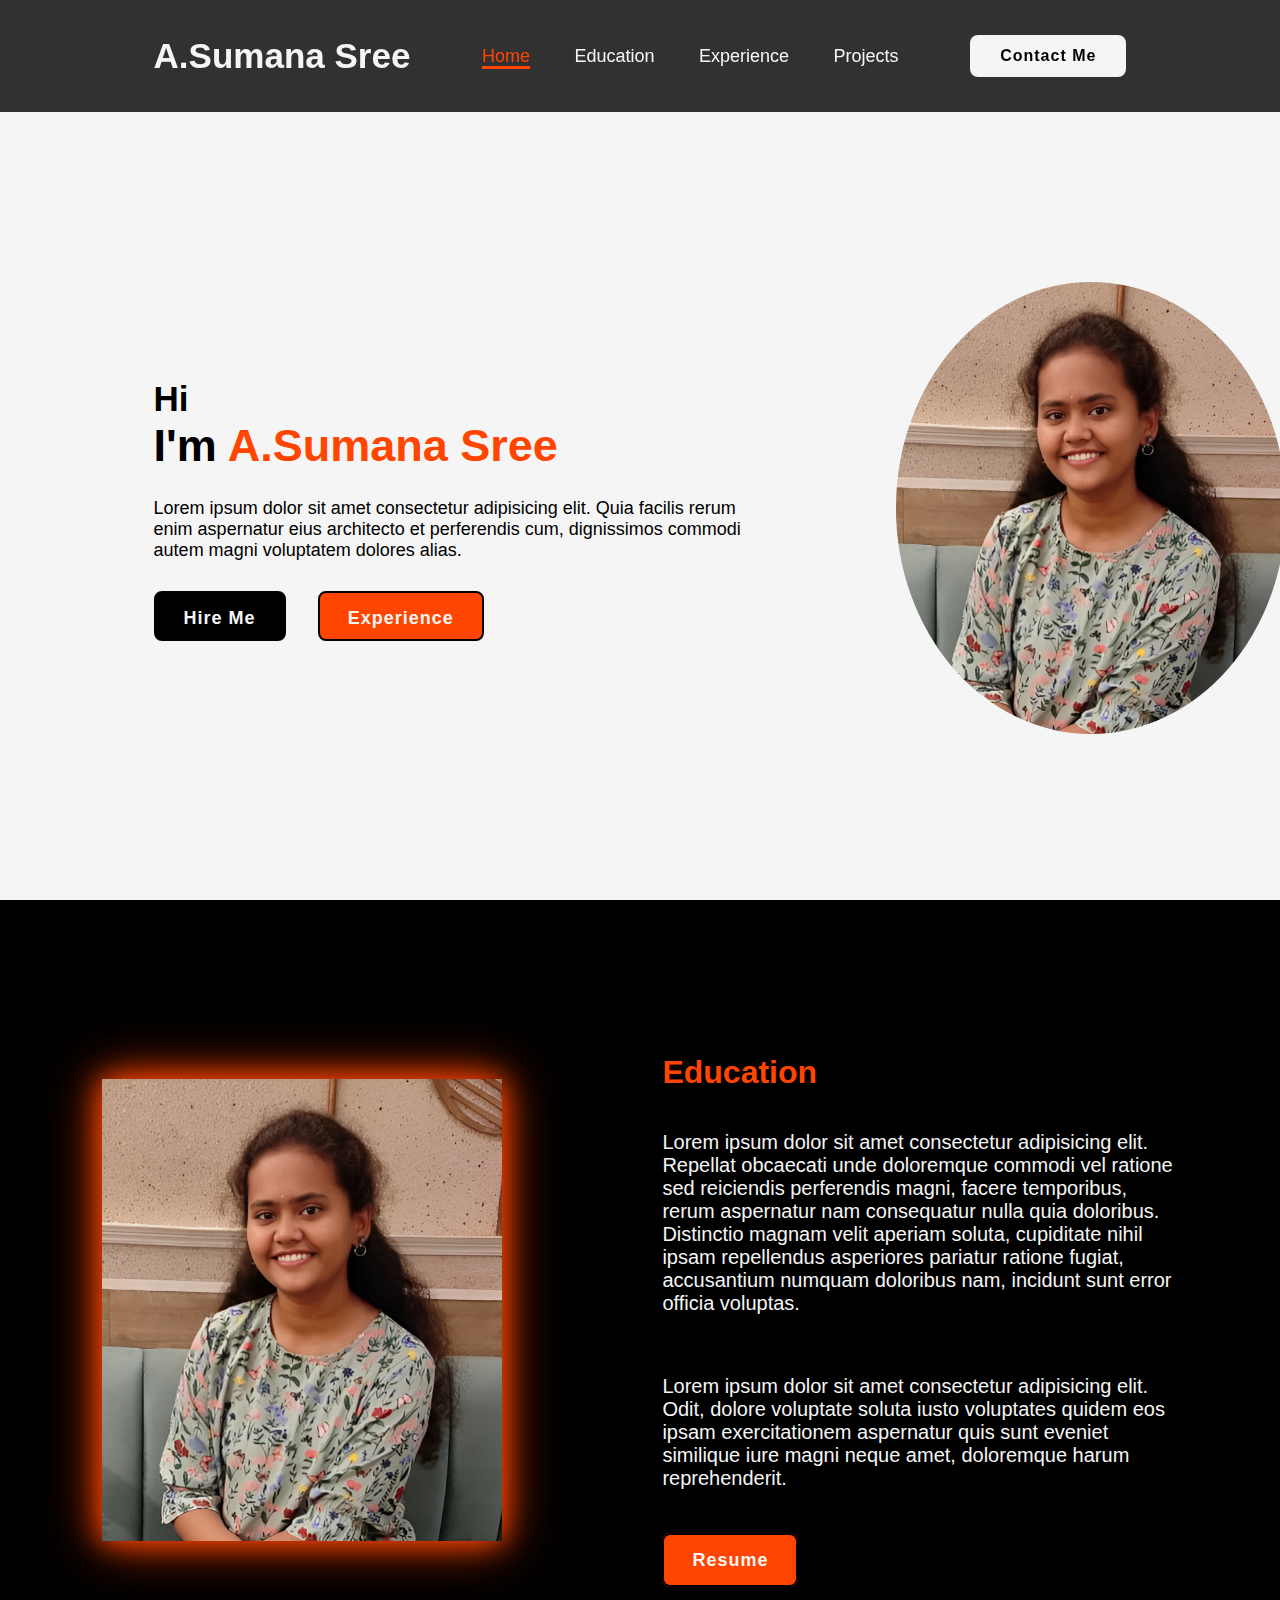
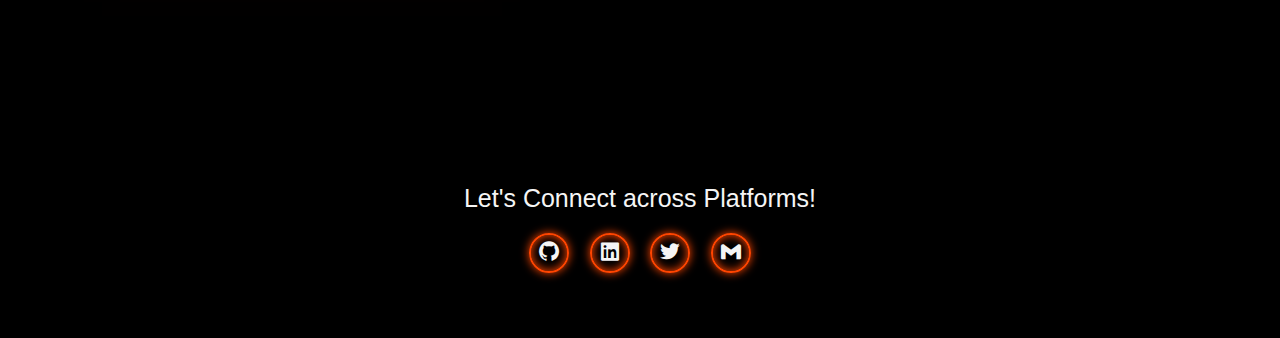
==== index.html @ 4e2c1ece "added seperate page for contact me" ====
<!DOCTYPE html>
<html lang="en">
<head>
    <meta charset="UTF-8">
    <meta name="viewport" content="width=device-width, initial-scale=1.0">
    <title>Sumana-Portfolio</title>
    <link rel="shortcut icon" href="pexels-pixabay-46253.jpg" type="image/x-icon">
    <link rel="stylesheet" href="style.css">
    <link href='https://unpkg.com/boxicons@2.1.4/css/boxicons.min.css' rel='stylesheet'>
</head>
<body class="body">
    <header class="header">
        <a href="#" class="logo">A.Sumana Sree</a>
        <nav class="navbar">
            <a href="#" class="active">Home</a>
            <a href="#education">Education</a>
            <a href="#">Experience</a>
            <a href="projects.html">Projects</a>
        </nav>
        <a href="contact-me.html" class="contact">Contact Me</a>
    </header>

    <section class="home">
        <div class="home-content">
        <h3>Hi</h3>

        <h1>I'm<span> A.Sumana Sree<br></span></h1>

        <p>Lorem ipsum dolor sit amet consectetur adipisicing elit. Quia facilis rerum enim aspernatur eius architecto et perferendis cum, dignissimos commodi autem magni voluptatem dolores alias.</p>

        <div class="btn-box">
            <button class="btn-1">Hire Me</button>
            <button class="btn-2">Experience</button>
        </div>
        </div>
        <div class="img-box">
            <img src="image.jpg" alt="image">
        </div>
    </section>

    <section id="education" class="education">
        <div class="img-box-2">
            <img src="image.jpg" alt="">
        </div>
        <div class="education-content">
            <h2 class="heading">Education</h2>
            
            <p>Lorem ipsum dolor sit amet consectetur adipisicing elit. Repellat obcaecati unde doloremque commodi vel ratione sed reiciendis perferendis magni, facere temporibus, rerum aspernatur nam consequatur nulla quia doloribus. Distinctio magnam velit aperiam soluta, cupiditate nihil ipsam repellendus asperiores pariatur ratione fugiat, accusantium numquam doloribus nam, incidunt sunt error officia voluptas.</p>
            
            <p>Lorem ipsum dolor sit amet consectetur adipisicing elit. Odit, dolore voluptate soluta iusto voluptates quidem eos ipsam exercitationem aspernatur quis sunt eveniet similique iure magni neque amet, doloremque harum reprehenderit.</p>
            <a href="Sumana-DS-resume.pdf" class="btn-2" target="_blank">Resume</a>
        </div>
    </section>

    <section id="skills" class="skills">
        
    </section>
    
    <footer class="footer">
        <div class="connect">
            <p>Let's Connect across Platforms!</p>
        </div>
        <div class="social">
            <a href="https://github.com/sumana-2705"><i class='bx bxl-github'></i></a>
            <a href="https://www.linkedin.com/in/angajala-sumana-sree-1646a1243/"><i class='bx bxl-linkedin-square' ></i></a>
            <a href="https://x.com/sumana_2705"><i class='bx bxl-twitter' ></i></a>
            <a href="mailto:sumanasree2705@gmail.com"><i class='bx bxl-gmail' ></i></a>
        </div>
    </footer>


</body>
</html>
---- style.css ----
*{
    margin: 0;
    padding: 0;
    box-sizing:border-box;
    font-family: 'Poppins',
    sans-serif;
    text-decoration: none;
    list-style: none;

}

.header{
    position: fixed;
    top: 0;
    left: 0;
    width: 100%;
    padding: 35px 12%;
    background: rgba(0,0,0,0.8);
    backdrop-filter:blur(10px) ;
    display: flex;
    justify-content: space-between;
    align-items: center;
    z-index: 100;
}

.logo{
    font-size: 25px;
    color: whitesmoke;
    font-weight: 600;
    font-size: 35px;
    transition: 0.3s ease;
}

span{
    color: orangered;
}

.logo:hover{
    color:orangered;
    text-shadow: 0 0 25px orangered,
                 0 0 50px orangered;
    transform: scale(1.1);
}

.navbar a{
    font-size: 18px;
    color: whitesmoke;
    font-weight: 500;
    margin: 0 20px;
    border-bottom: 3px solid transparent;
    transition: 0.3s ease;
}

.navbar a:hover,
.navbar a.active{
    color: orangered;
    border-bottom: 3px solid orangered;
}

.contact{
    padding: 10px 28px;
    background-color: whitesmoke;
    color: black;
    border: 2px solid transparent;
    border-radius: 8px;
    font-size: 16px;
    letter-spacing: 1px;
    font-weight: 600;
    transition: 0.3s ease;
}

.contact:hover{
    background-color: orangered;
    box-shadow: 0 0 25px orangered;
    color: whitesmoke;
}

.body{
    background-color: whitesmoke;
}
.home{
    width: 100%;
    min-height: 100vh;
    background: whitesmoke;
    display: flex;
    align-items:center;
    gap: 7em;
    padding: 120px 12% 0;
}

.home-content{
    max-width: 1000px;
    align-items: center;
}

.home-content h3{
    font-size: 35px;
}

.home-content h1{
    font-size: 45px;
    line-height: 1.2;
}

.home-content p{
    font-size: 18px;
    margin: 25px 0 30px;
}

.btn-box{
    width: 600px;
    height: 50px;
    display: flex;
    gap: 2em;
}

.btn-1{
    padding: 15px 28px;
    background-color: black;
    color: whitesmoke;
    border: 2px solid black;
    border-radius: 8px;
    font-size: 18px;
    letter-spacing: 1px;
    font-weight: 600;
    transition: 0.3s ease;
    cursor: pointer;
}

.btn-1:hover{
    background-color: white;
    color: black;
}

.btn-2{
    padding: 15px 28px;
    background-color:orangered;
    color: whitesmoke;
    border: 2px solid black;
    border-radius: 8px;
    font-size: 18px;
    letter-spacing: 1px;
    font-weight: 600;
    transition: 0.3s ease;
    cursor: pointer;
}

.btn-2:hover{
    background-color: white;
    color: orangered;
}

.img-box img{
    border-radius: 50%;
    padding: 30px;
    width: 450px;
}

::-webkit-scrollbar{
    width: 15px;
}
::-webkit-scrollbar-thumb{
    background-color: orangered;
}
::-webkit-scrollbar-track{
    background-color: black;
    width: 50px;
}

.education{
    display:flex;
    justify-content: center;
    padding: 12% 8%;
    gap: 10em;
    align-items: center;
    background-color: black;
}
.img-box-2 img{
    position: relative;
    width: 400px;
    box-shadow: 0 0 25px orangered,
                0 0 50px orangered;
}

.education-content h2{
    font-size: 32px;
    color: orangered;
}
.education-content p{
    color: whitesmoke;
    font-size: 20px;
    margin: 2em 0 3em;
}

.projects{
    padding:12% 4%;

}
.flex-box{
    padding: 0px;
    display:flex;
    justify-content: space-evenly;
    align-items: flex-start;
    flex-wrap: wrap;
    gap: 1rem;
}
.project-box{
    flex: 1 1 calc(50%-2rem);
    max-width: calc(50%-2rem);
    box-sizing: border-box;
    max-height: 410px;
    padding: 1rem;
    font-size: 20px;
    color: black;
    background: whitesmoke;
    overflow: hidden;
    display: flex;
    flex-direction: column;
    border-radius: 0.8rem;
    margin: 1rem 0;
    border: 2px solid black;
}

.image{
    width: 100%;
    height: auto;
    max-height: 150px;
    display: flex;
    justify-content: center;
    align-items: center;
    overflow: hidden;
    border-radius: 0.8rem;
}
.image img{
    width: 100%;
    height: auto;
    object-fit: cover;
}
.project-content{
    padding: 1rem 0 0 0;
    overflow: hidden;
    display: flex;
    flex-direction: column;
    gap: 0rem;
}

.contact-box{
    justify-content: center;
    margin: 0;
    align-items: center;
    background-color: whitesmoke;
}
.contact-form{
    height: 100vh;
    margin: 0;
    background-color: whitesmoke;
}
.contact-form h2{
    text-align: center;
    font-size: 36px;
    padding-top: 9rem;
    padding-bottom: 2rem;
}
.contact-form form{
    max-width: 50em;
    margin: auto;
    text-align: center;
    padding-bottom: 0em;
    background: whitesmoke;
}

.input-box{
    display: flex;
    gap: 5rem;
}

.contact-form form .input-box input,
.contact-form form textarea{
    width: 100%;
    padding: 1.5em;
    color: black;
    background: whitesmoke;
    border-radius: 0.8rem;
    margin: 1rem 0;
    resize: none;
}


.footer{
    position: relative;
    bottom: 0;
    width: 100%;
    padding: 40px 0;
    background-color: black;

}
.footer .connect{
    text-align: center;
    color: whitesmoke;
    padding: 20px;
    font-size: 25px;
}
.footer .social{
    text-align: center;
    padding-bottom: 25px;
    color: whitesmoke;
}
.footer .social a{
    font-size: 24px;
    color: whitesmoke;
    border: 2px solid orangered;
    width: 40px;
    height: 40px;
    line-height: 38px;
    display: inline-block;
    text-align: center;
    border-radius: 50%;
    margin: 0 8px;
    box-shadow: inset 0 0 10px orangered, 0 0 10px orangered;
    transition: 0.3s ease;
}
.footer .social a:hover{
    transform: scale(1.2)translateY(-10px);
    color: orangered;
    border: 2px solid orangered;
}
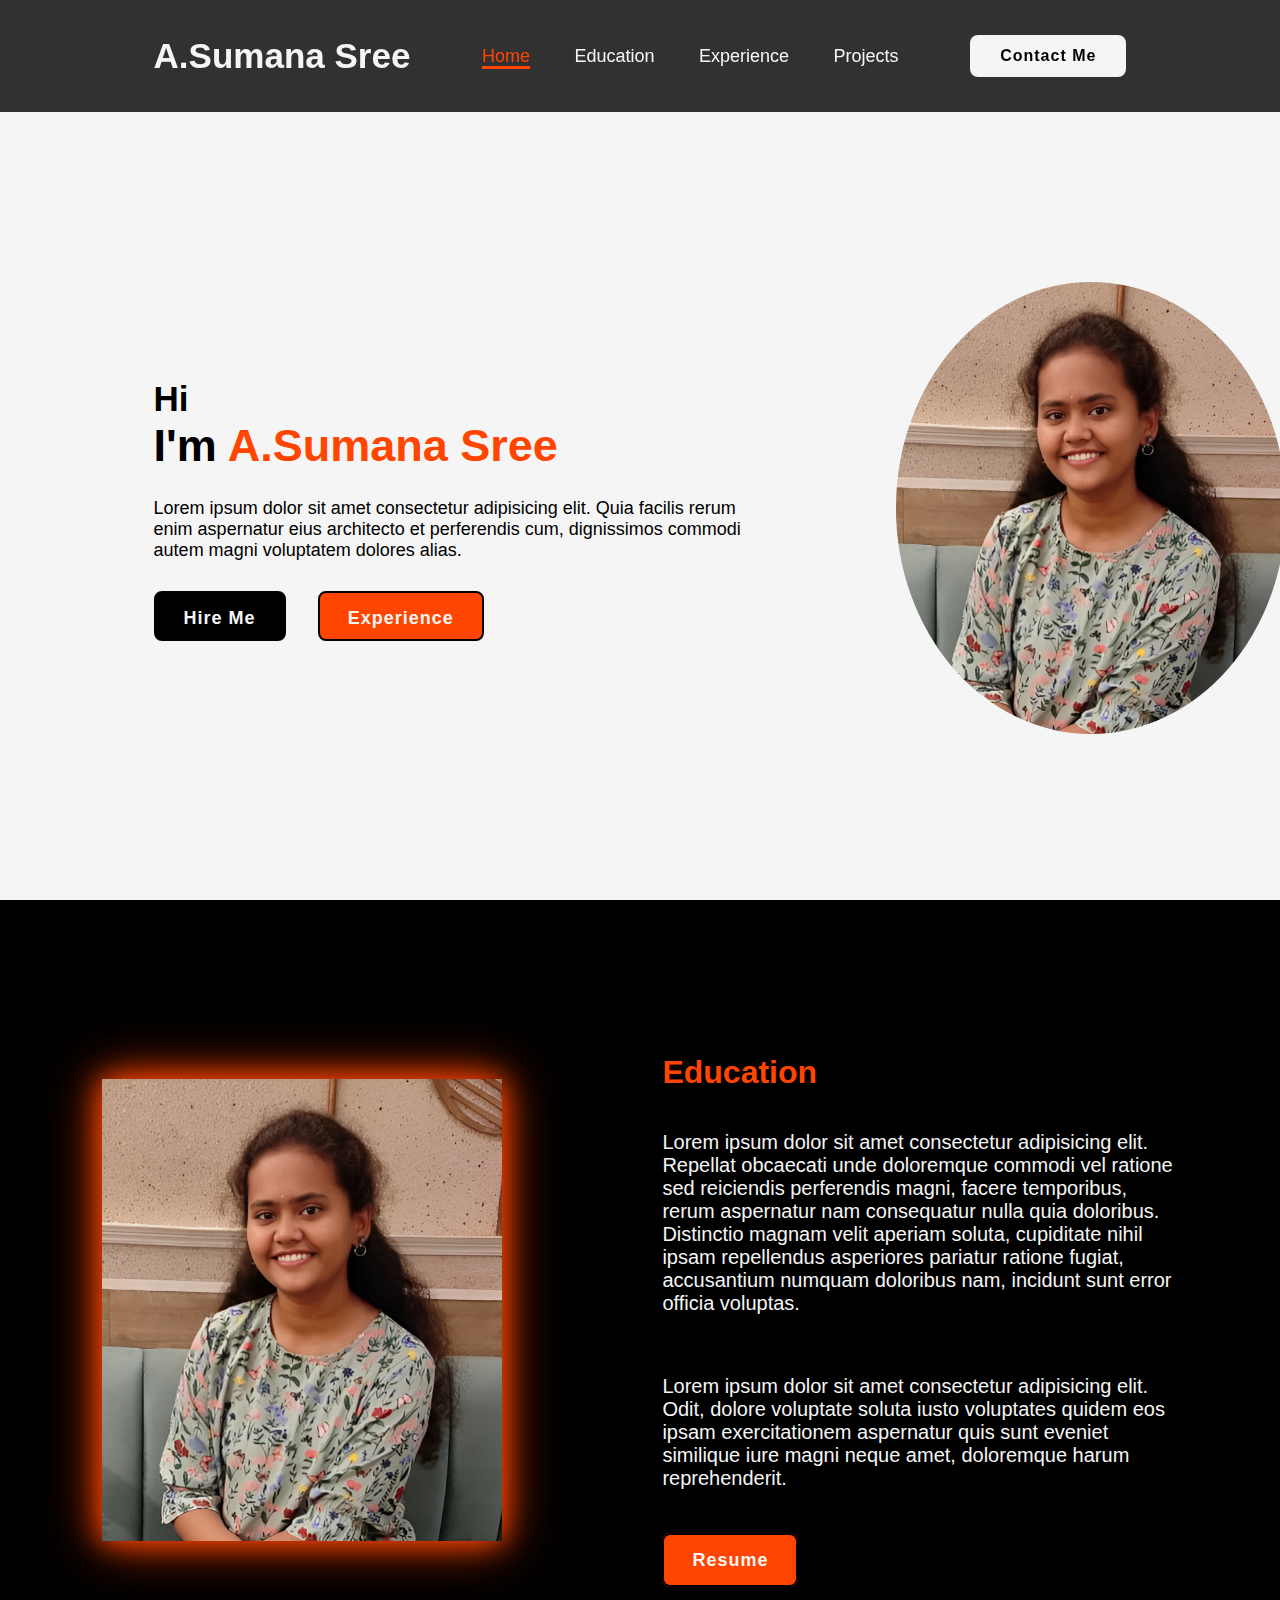
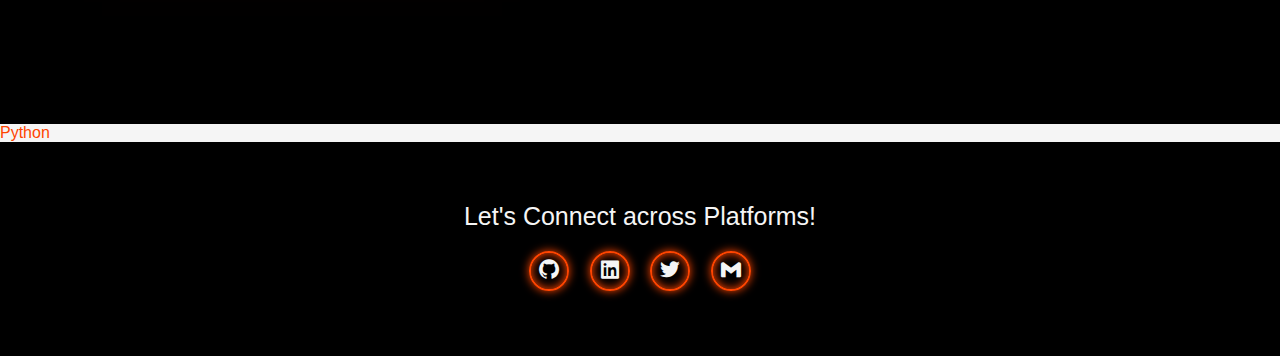
==== commit 5ad5f4bc: "updated index.html" ====
--- a/index.html
+++ b/index.html
@@ -53,7 +53,20 @@
     </section>
 
     <section id="skills" class="skills">
-        
+        <div class="skill-box">
+            <div class="skill-item">
+                <ul>
+                    <li>
+                        <div class="icon">
+
+                        </div>
+                        <div class="skill-name">
+                            <span>Python</span>
+                        </div>
+                    </li>
+                </ul>
+            </div>
+        </div>
     </section>
     
     <footer class="footer">
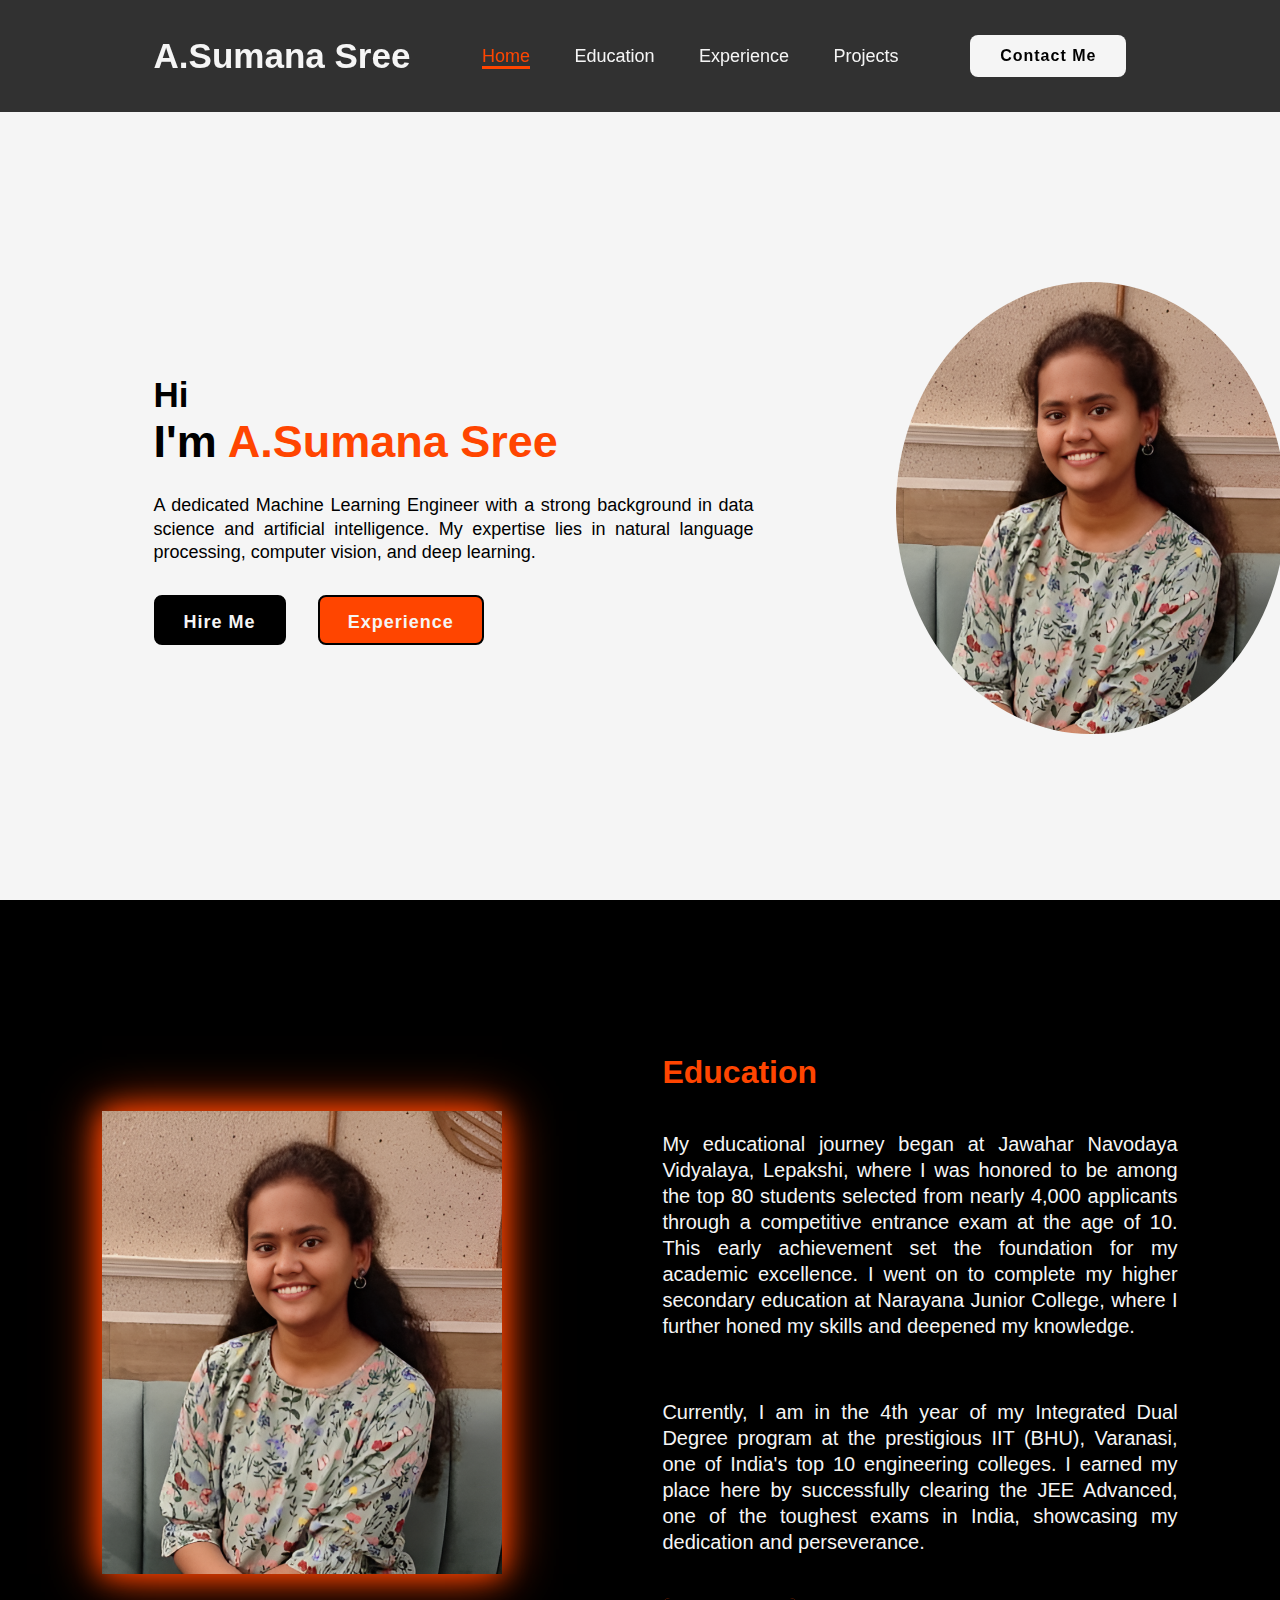
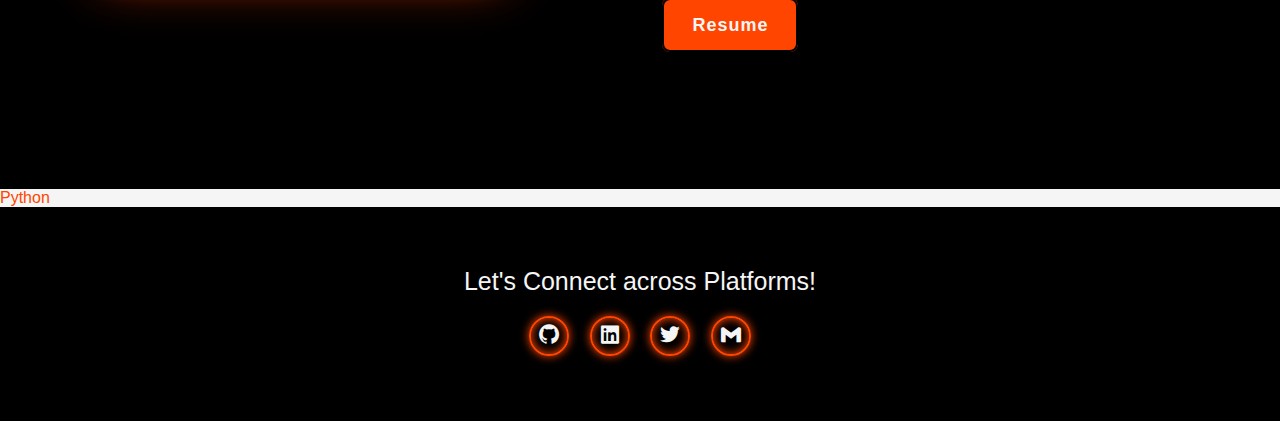
==== commit 2eadf994: "added about-me and education" ====
--- a/index.html
+++ b/index.html
@@ -26,7 +26,7 @@
 
         <h1>I'm<span> A.Sumana Sree<br></span></h1>
 
-        <p>Lorem ipsum dolor sit amet consectetur adipisicing elit. Quia facilis rerum enim aspernatur eius architecto et perferendis cum, dignissimos commodi autem magni voluptatem dolores alias.</p>
+        <p>A dedicated Machine Learning Engineer with a strong background in data science and artificial intelligence. My expertise lies in natural language processing, computer vision, and deep learning.</p>
 
         <div class="btn-box">
             <button class="btn-1">Hire Me</button>
@@ -45,9 +45,13 @@
         <div class="education-content">
             <h2 class="heading">Education</h2>
             
-            <p>Lorem ipsum dolor sit amet consectetur adipisicing elit. Repellat obcaecati unde doloremque commodi vel ratione sed reiciendis perferendis magni, facere temporibus, rerum aspernatur nam consequatur nulla quia doloribus. Distinctio magnam velit aperiam soluta, cupiditate nihil ipsam repellendus asperiores pariatur ratione fugiat, accusantium numquam doloribus nam, incidunt sunt error officia voluptas.</p>
-            
-            <p>Lorem ipsum dolor sit amet consectetur adipisicing elit. Odit, dolore voluptate soluta iusto voluptates quidem eos ipsam exercitationem aspernatur quis sunt eveniet similique iure magni neque amet, doloremque harum reprehenderit.</p>
+            <p>
+                My educational journey began at Jawahar Navodaya Vidyalaya, Lepakshi, where I was honored to be among the top 80 students selected from nearly 4,000 applicants through a competitive entrance exam at the age of 10. This early achievement set the foundation for my academic excellence. I went on to complete my higher secondary education at Narayana Junior College, where I further honed my skills and deepened my knowledge.    
+            </p>            
+            <p>
+                Currently, I am in the 4th year of my Integrated Dual Degree program at the prestigious IIT (BHU), Varanasi, one of India's top 10 engineering colleges. I earned my place here by successfully clearing the JEE Advanced, one of the toughest exams in India, showcasing my dedication and perseverance.
+            </p>
+
             <a href="Sumana-DS-resume.pdf" class="btn-2" target="_blank">Resume</a>
         </div>
     </section>
--- a/style.css
+++ b/style.css
@@ -7,6 +7,16 @@
     text-decoration: none;
     list-style: none;
 
+}
+
+.home p{
+    text-align: justify;
+    line-height: 1.3;
+}
+
+.education p{
+    text-align: justify;
+    line-height: 1.3;
 }
 
 .header{
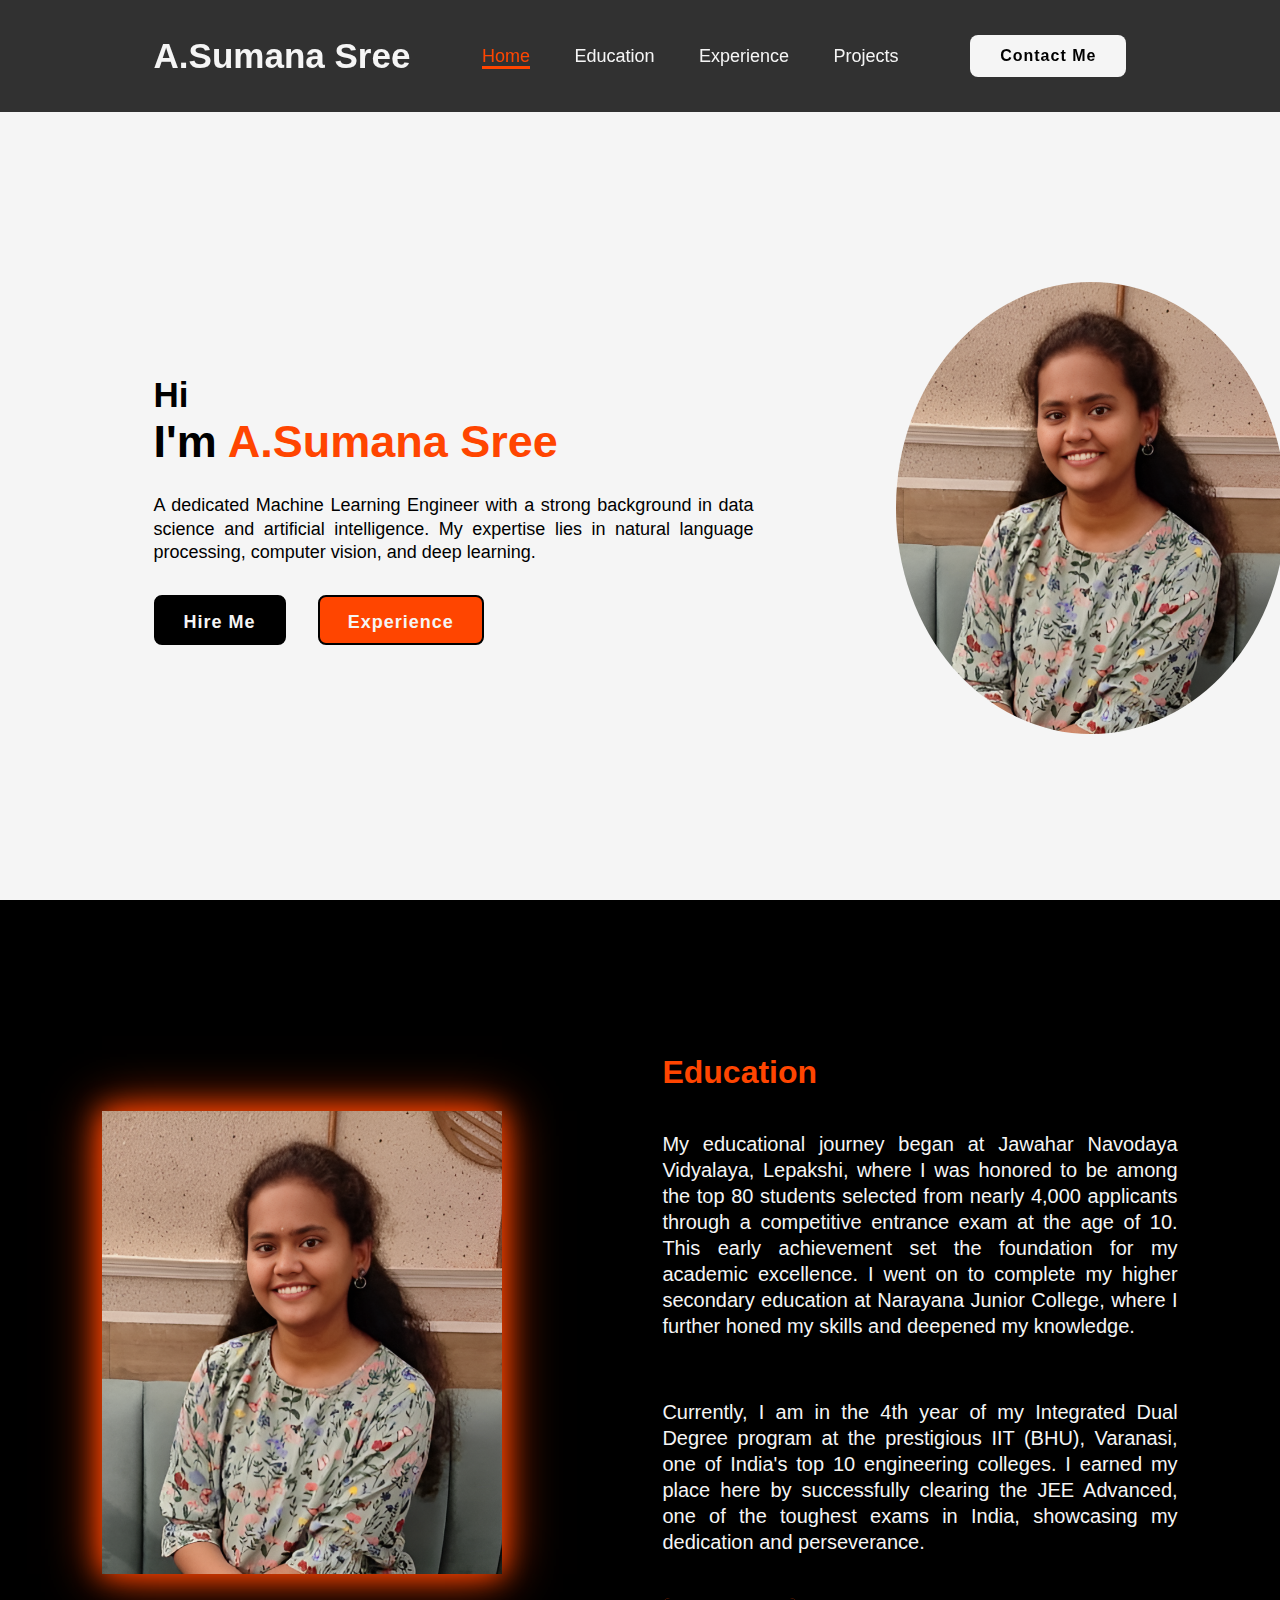
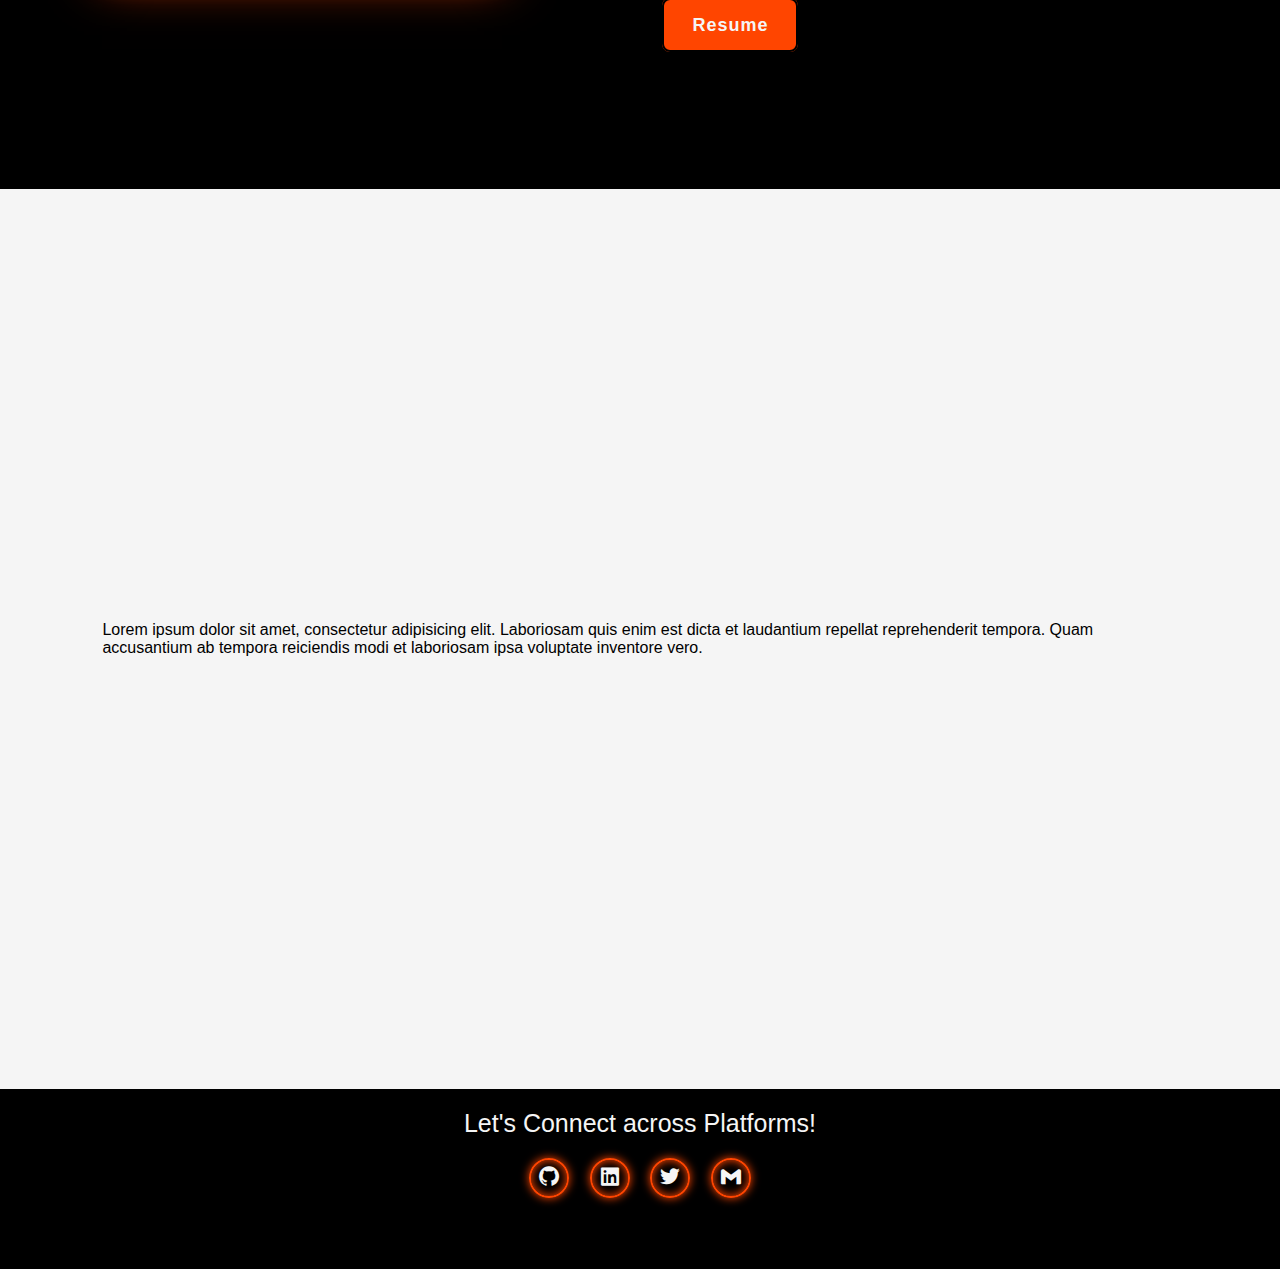
==== commit 2b1432ec: "added experience layout" ====
--- a/index.html
+++ b/index.html
@@ -4,7 +4,7 @@
     <meta charset="UTF-8">
     <meta name="viewport" content="width=device-width, initial-scale=1.0">
     <title>Sumana-Portfolio</title>
-    <link rel="shortcut icon" href="pexels-pixabay-46253.jpg" type="image/x-icon">
+    <link rel="shortcut icon" href="pictures/letter-s.png" type="image/x-icon">
     <link rel="stylesheet" href="style.css">
     <link href='https://unpkg.com/boxicons@2.1.4/css/boxicons.min.css' rel='stylesheet'>
 </head>
@@ -14,7 +14,7 @@
         <nav class="navbar">
             <a href="#" class="active">Home</a>
             <a href="#education">Education</a>
-            <a href="#">Experience</a>
+            <a href="#experience">Experience</a>
             <a href="projects.html">Projects</a>
         </nav>
         <a href="contact-me.html" class="contact">Contact Me</a>
@@ -34,13 +34,13 @@
         </div>
         </div>
         <div class="img-box">
-            <img src="image.jpg" alt="image">
+            <img src="pictures/image.jpg" alt="image">
         </div>
     </section>
 
     <section id="education" class="education">
         <div class="img-box-2">
-            <img src="image.jpg" alt="">
+            <img src="pictures/image.jpg" alt="">
         </div>
         <div class="education-content">
             <h2 class="heading">Education</h2>
@@ -56,22 +56,12 @@
         </div>
     </section>
 
-    <section id="skills" class="skills">
-        <div class="skill-box">
-            <div class="skill-item">
-                <ul>
-                    <li>
-                        <div class="icon">
-
-                        </div>
-                        <div class="skill-name">
-                            <span>Python</span>
-                        </div>
-                    </li>
-                </ul>
-            </div>
+    <section id ="experience" class="experience">
+        <div>
+            Lorem ipsum dolor sit amet, consectetur adipisicing elit. Laboriosam quis enim est dicta et laudantium repellat reprehenderit tempora. Quam accusantium ab tempora reiciendis modi et laboriosam ipsa voluptate inventore vero.
         </div>
     </section>
+
     
     <footer class="footer">
         <div class="connect">
--- a/style.css
+++ b/style.css
@@ -9,16 +9,6 @@
 
 }
 
-.home p{
-    text-align: justify;
-    line-height: 1.3;
-}
-
-.education p{
-    text-align: justify;
-    line-height: 1.3;
-}
-
 .header{
     position: fixed;
     top: 0;
@@ -175,6 +165,16 @@
 ::-webkit-scrollbar-track{
     background-color: black;
     width: 50px;
+}
+
+.home p{
+    text-align: justify;
+    line-height: 1.3;
+}
+
+.education p{
+    text-align: justify;
+    line-height: 1.3;
 }
 
 .education{
@@ -295,12 +295,20 @@
     resize: none;
 }
 
-
+.experience{
+    display:flex;
+    height: 100vh;
+    justify-content: center;
+    padding: 12% 8%;
+    align-items: center;
+    background-color: whitesmoke;
+}
 .footer{
     position: relative;
     bottom: 0;
     width: 100%;
-    padding: 40px 0;
+    height: 20vh;
+    padding: 0px 0;
     background-color: black;
 
 }
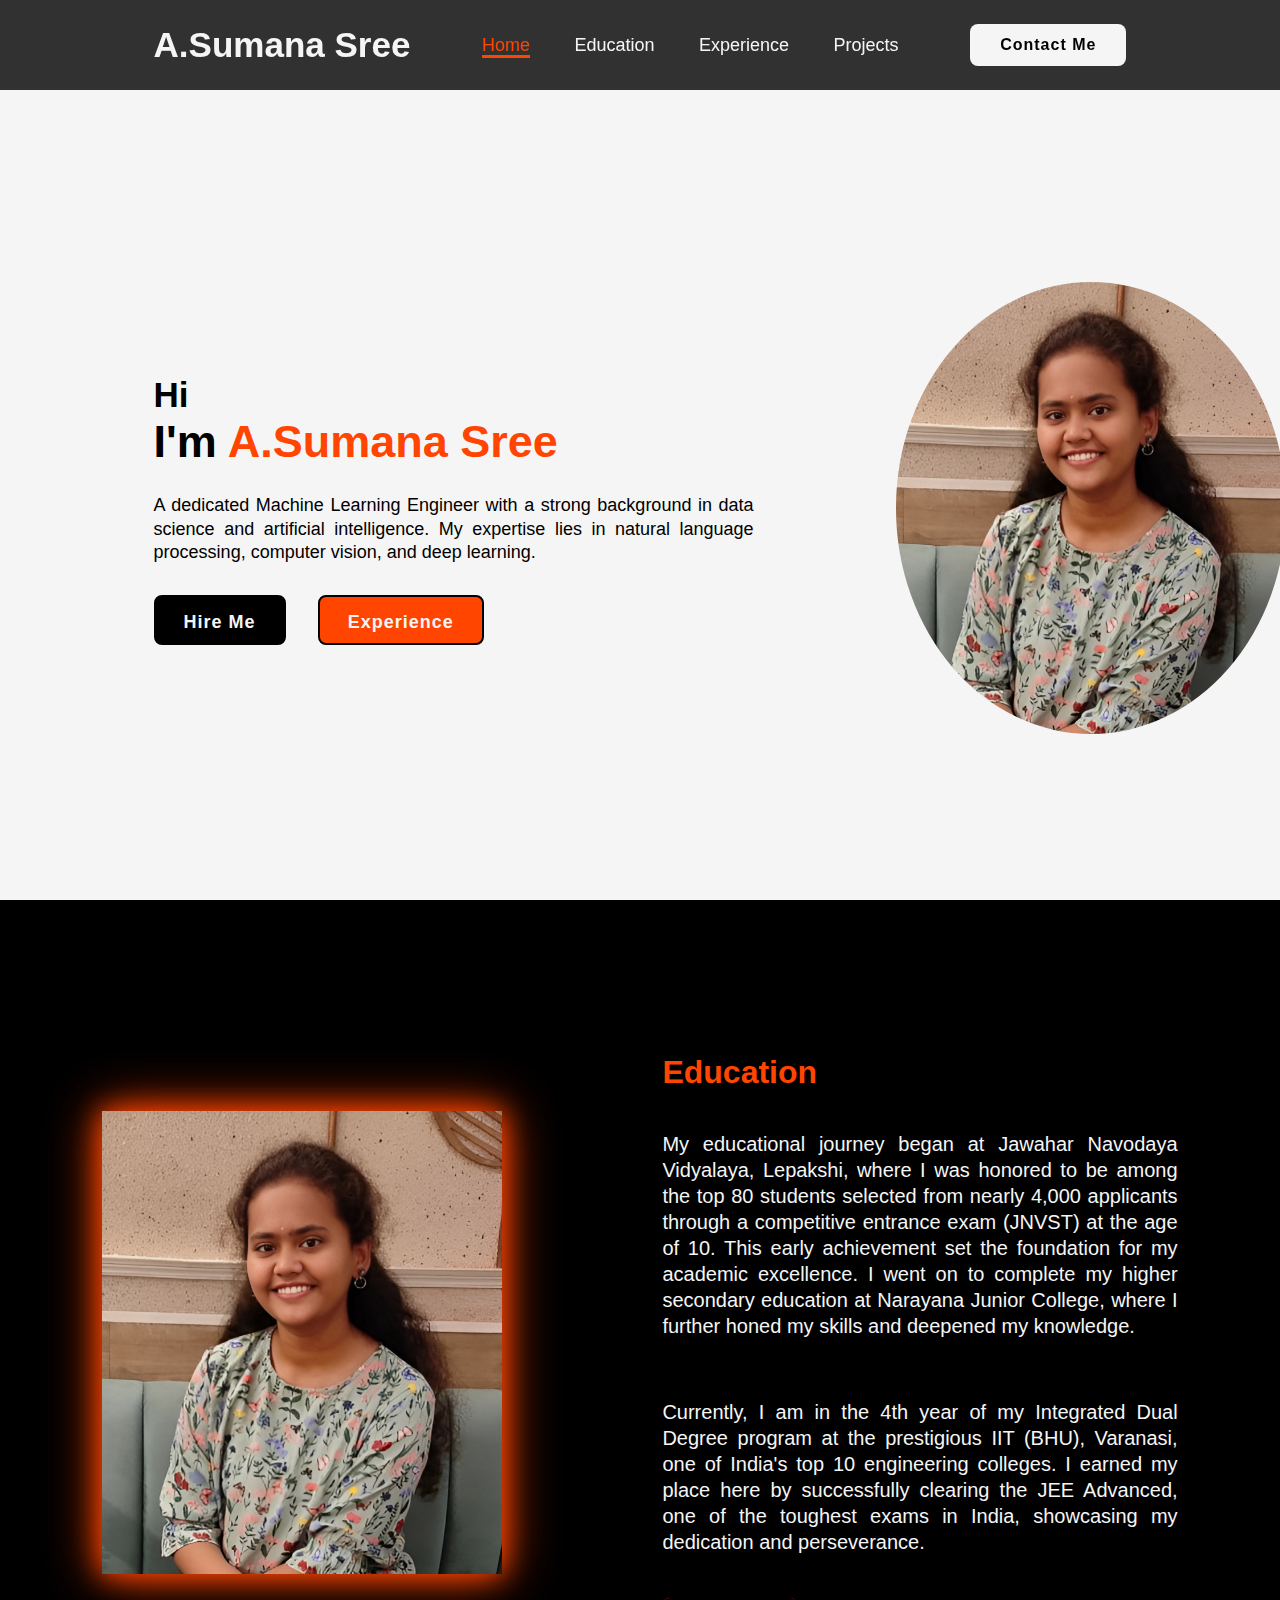
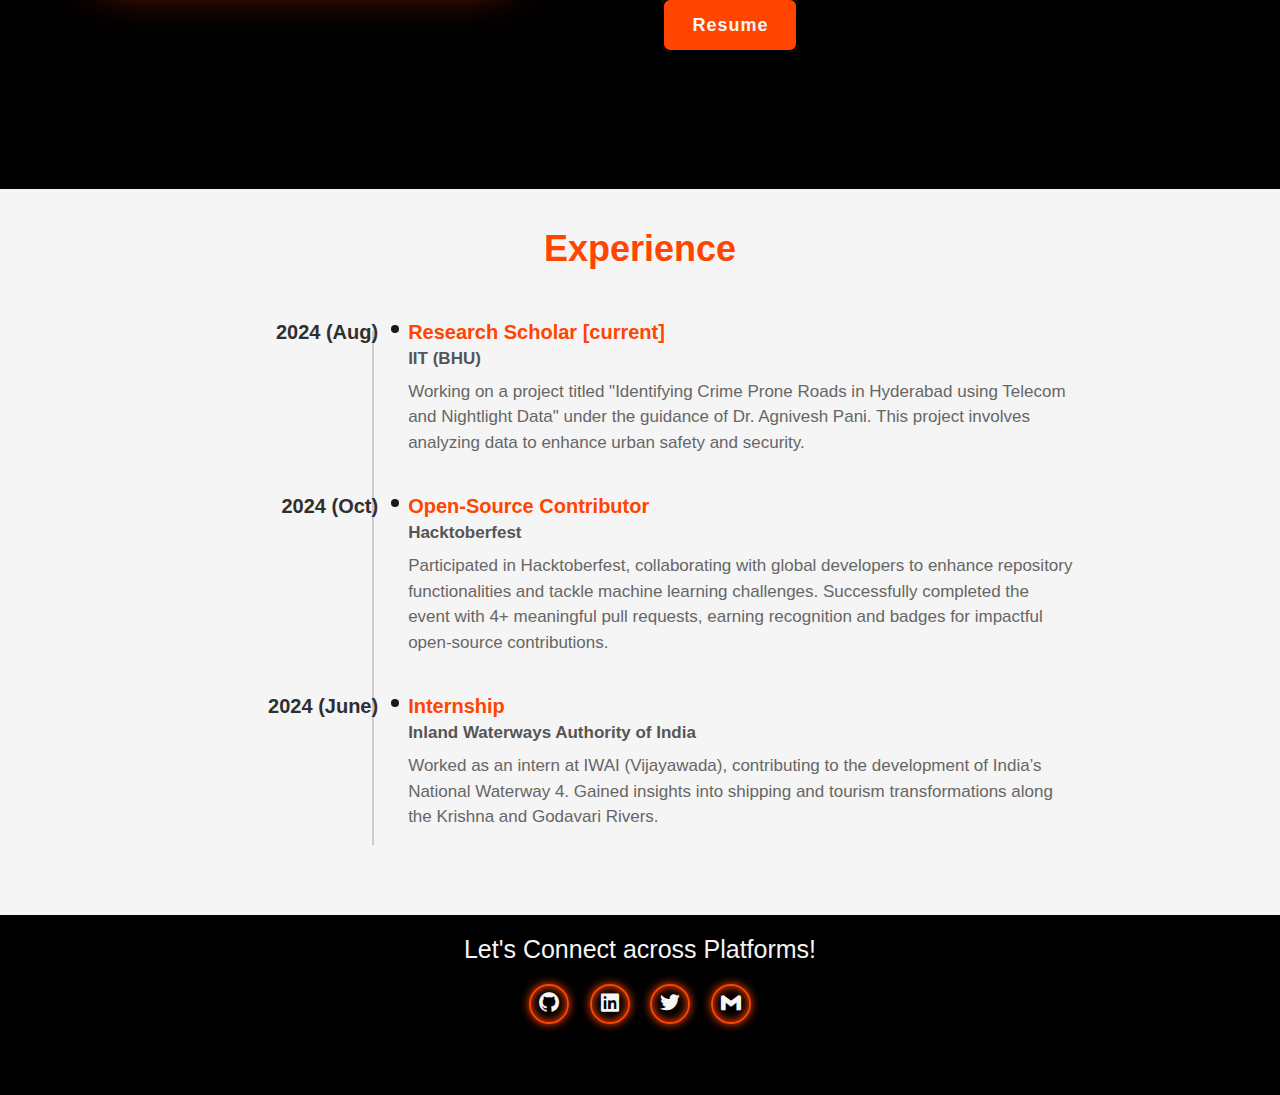
==== commit 6a685d53: "Completed adding Experience Section" ====
--- a/index.html
+++ b/index.html
@@ -46,7 +46,7 @@
             <h2 class="heading">Education</h2>
             
             <p>
-                My educational journey began at Jawahar Navodaya Vidyalaya, Lepakshi, where I was honored to be among the top 80 students selected from nearly 4,000 applicants through a competitive entrance exam at the age of 10. This early achievement set the foundation for my academic excellence. I went on to complete my higher secondary education at Narayana Junior College, where I further honed my skills and deepened my knowledge.    
+                My educational journey began at Jawahar Navodaya Vidyalaya, Lepakshi, where I was honored to be among the top 80 students selected from nearly 4,000 applicants through a competitive entrance exam (JNVST) at the age of 10. This early achievement set the foundation for my academic excellence. I went on to complete my higher secondary education at Narayana Junior College, where I further honed my skills and deepened my knowledge.    
             </p>            
             <p>
                 Currently, I am in the 4th year of my Integrated Dual Degree program at the prestigious IIT (BHU), Varanasi, one of India's top 10 engineering colleges. I earned my place here by successfully clearing the JEE Advanced, one of the toughest exams in India, showcasing my dedication and perseverance.
@@ -57,9 +57,48 @@
     </section>
 
     <section id ="experience" class="experience">
-        <div>
-            Lorem ipsum dolor sit amet, consectetur adipisicing elit. Laboriosam quis enim est dicta et laudantium repellat reprehenderit tempora. Quam accusantium ab tempora reiciendis modi et laboriosam ipsa voluptate inventore vero.
-        </div>
+        <div class="experience-heading"><h2>Experience</h2></div>
+        <div class="timeline">
+            <div class="role">
+              <div class="period">
+                2024 (Aug)
+              </div>
+              <div class="dot"></div>
+              <div class="experience-content">
+                <h3>Research Scholar [current]</h3>
+                <h4>IIT (BHU)</h4>
+                <p>
+                  Working on a project titled "Identifying Crime Prone Roads in Hyderabad using Telecom and Nightlight Data" under the guidance of Dr. Agnivesh Pani. This project involves analyzing data to enhance urban safety and security. 
+                </p>
+              </div>
+            </div>
+            <div class="role">
+              <div class="period">
+                2024 (Oct)
+              </div>
+              <div class="dot"></div>
+              <div class="experience-content">
+                <h3>Open-Source Contributor</h3>
+                <h4>Hacktoberfest</h4>
+                <p>
+
+Participated in Hacktoberfest, collaborating with global developers to enhance repository functionalities and tackle machine learning challenges. Successfully completed the event with 4+ meaningful pull requests, earning recognition and badges for impactful open-source contributions.
+                </p>
+              </div>
+            </div>
+            <div class="role">
+                <div class="period">2024 (June)</div>
+                <div class="dot"></div>
+                <div class="experience-content">
+                  <h3>Internship</h3>
+                  <h4>Inland Waterways Authority of India</h4>
+                  <p>
+                    Worked as an intern at IWAI (Vijayawada), contributing to the development of India’s National Waterway 4. Gained insights into shipping and tourism transformations along the Krishna and Godavari Rivers.
+                  </p>
+                </div>
+              </div>
+          </div>
+          
     </section>
 
     
--- a/style.css
+++ b/style.css
@@ -14,6 +14,7 @@
     top: 0;
     left: 0;
     width: 100%;
+    height: 90px;
     padding: 35px 12%;
     background: rgba(0,0,0,0.8);
     backdrop-filter:blur(10px) ;
@@ -295,14 +296,84 @@
     resize: none;
 }
 
-.experience{
-    display:flex;
-    height: 100vh;
-    justify-content: center;
-    padding: 12% 8%;
-    align-items: center;
-    background-color: whitesmoke;
-}
+.experience-heading h2{
+    color: orangered;
+    text-align: center;
+    font-size: 36px;
+    padding-top: 3%;
+    padding-bottom: 4%;
+}
+
+.timeline{
+    width: 100%;
+    align-items: center;
+    display: flex;
+    flex-direction: column;
+    position:relative;
+    padding-left: 20%;
+    padding-bottom: 3.5%;
+}
+.role{
+    display: flex;
+    position: relative;
+    margin-bottom: 40px;
+    width: 100%;
+}
+.period{
+    font-weight: bold;
+    font-size: 20px;
+    color: #302f2f;
+    width: 150px;
+    text-align: right;
+    margin-right: 30px;
+}
+.month{
+    font-weight:bold;
+    font-size: 17px;
+    color:#302f2f;
+    line-height: 1.5;
+}
+.timeline::before {
+    content: "";
+    position: absolute;
+    left: 29.06%; 
+    top: 10px;
+    bottom: 70px;
+    width: 2px;
+    background-color: #ccc; 
+}
+.dot{
+    position: absolute;
+    left: 135px;
+    top: 4px;
+    width: 8px;
+    height: 8px;
+    background-color:#1a1a1a;
+    border-radius: 50%;
+}
+.experience-content{
+    width: 100%;
+    padding-right: 20%;
+    
+}
+.experience-content h3{
+    font-size: 20px;
+    color: orangered;
+    margin: 0;
+    margin-bottom: 5px;
+}
+.experience-content h4{
+    font-size: 17px;
+    color: #555;
+    margin: 0;
+    margin-bottom: 10px;
+}
+.experience-content p{
+    font-size: 17px;
+    color: #666;
+    line-height: 1.5;
+}
+
 .footer{
     position: relative;
     bottom: 0;
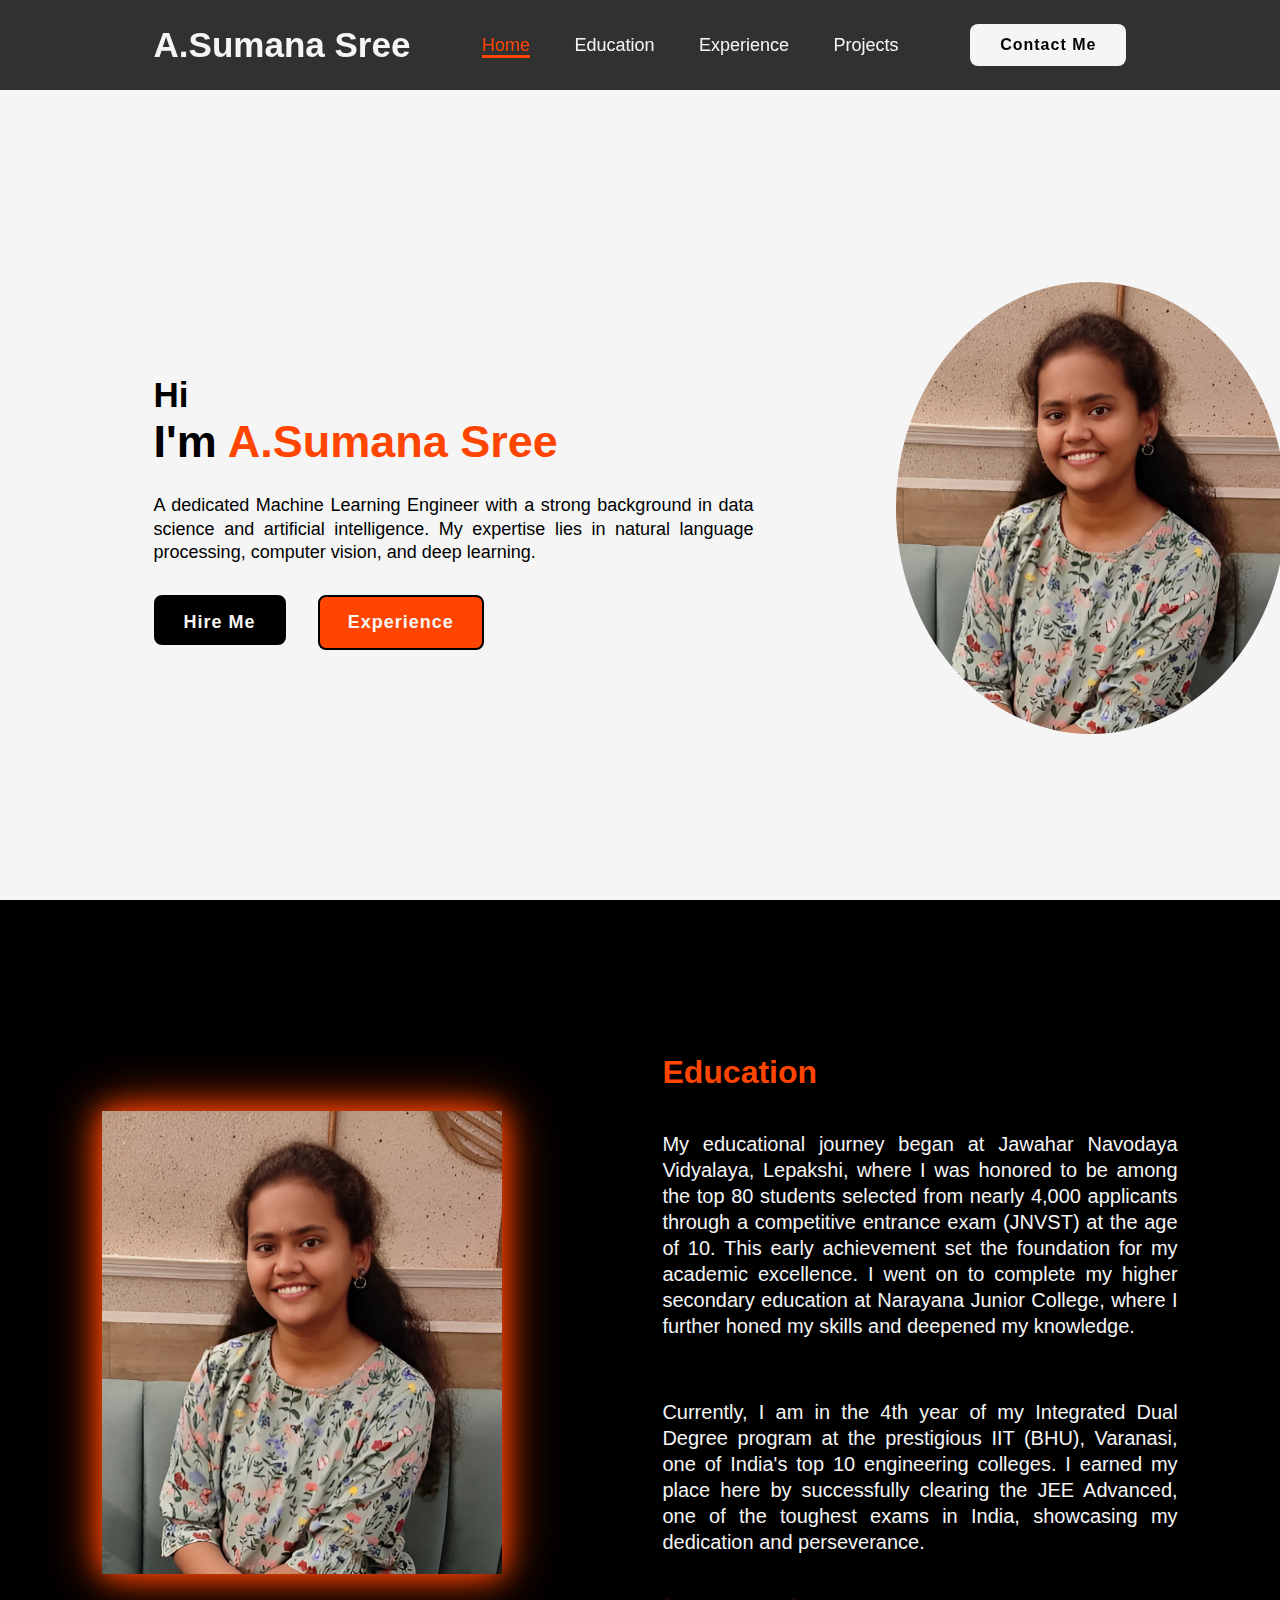
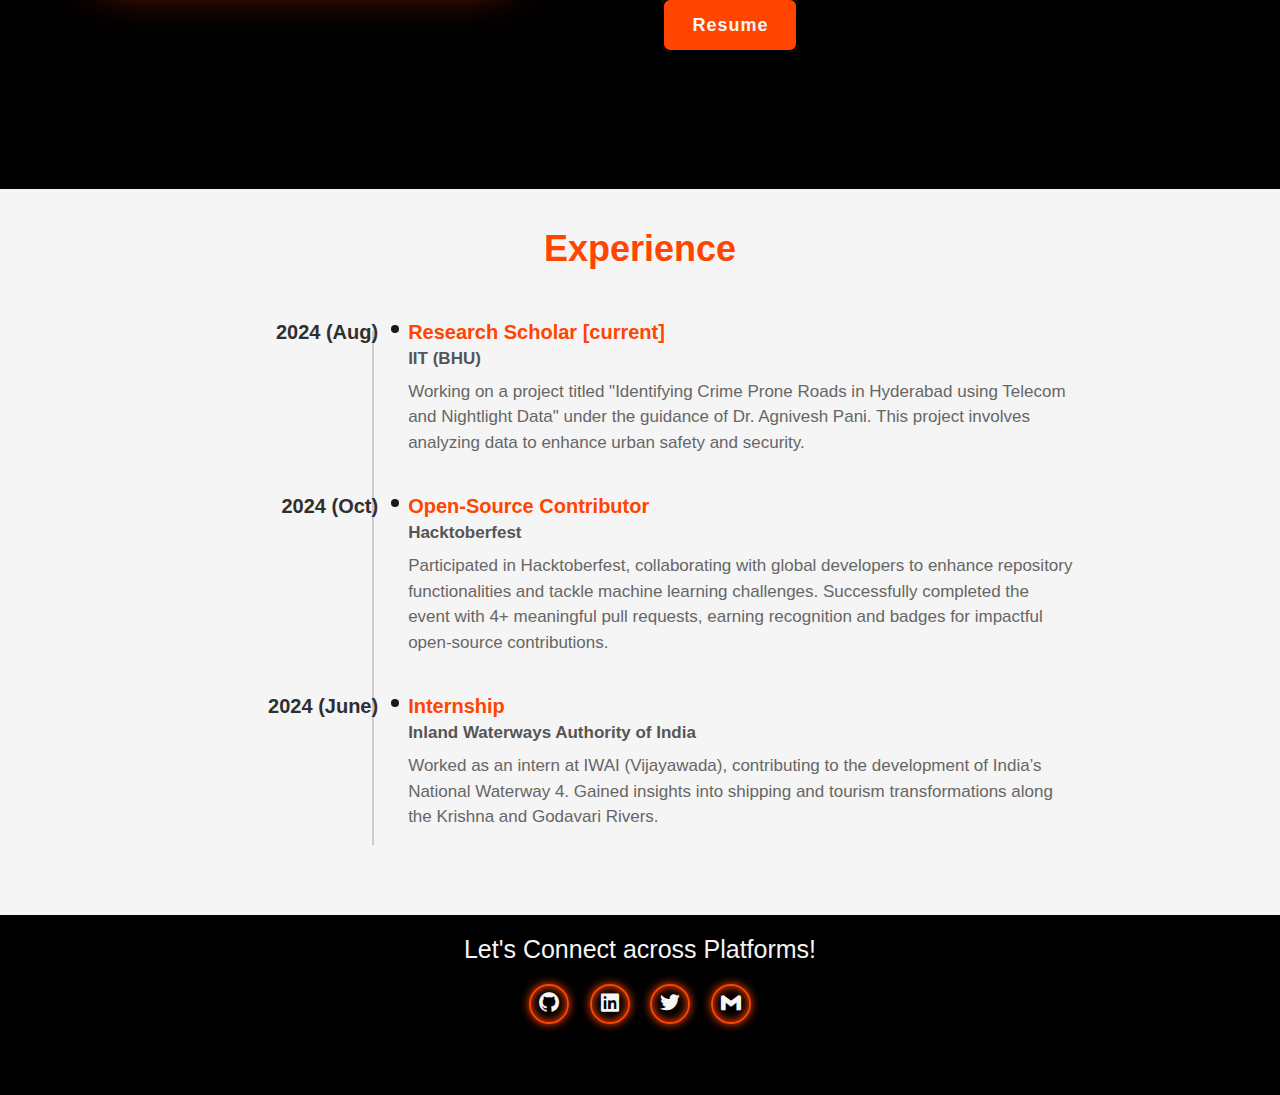
==== commit e5756ac8: "Added experience section link to the button in home page" ====
--- a/index.html
+++ b/index.html
@@ -30,7 +30,7 @@
 
         <div class="btn-box">
             <button class="btn-1">Hire Me</button>
-            <button class="btn-2">Experience</button>
+            <a href="#experience"><button class="btn-2">Experience</button></a>
         </div>
         </div>
         <div class="img-box">
--- a/style.css
+++ b/style.css
@@ -204,7 +204,7 @@
 }
 
 .projects{
-    padding:12% 4%;
+    padding:9% 4%;
 
 }
 .flex-box{
@@ -232,7 +232,7 @@
     border: 2px solid black;
 }
 
-.image{
+.image a{
     width: 100%;
     height: auto;
     max-height: 150px;
@@ -247,7 +247,12 @@
     height: auto;
     object-fit: cover;
 }
+.project-content a{
+    color: black;
+    text-decoration: underline;
+}
 .project-content{
+    color: black;
     padding: 1rem 0 0 0;
     overflow: hidden;
     display: flex;
